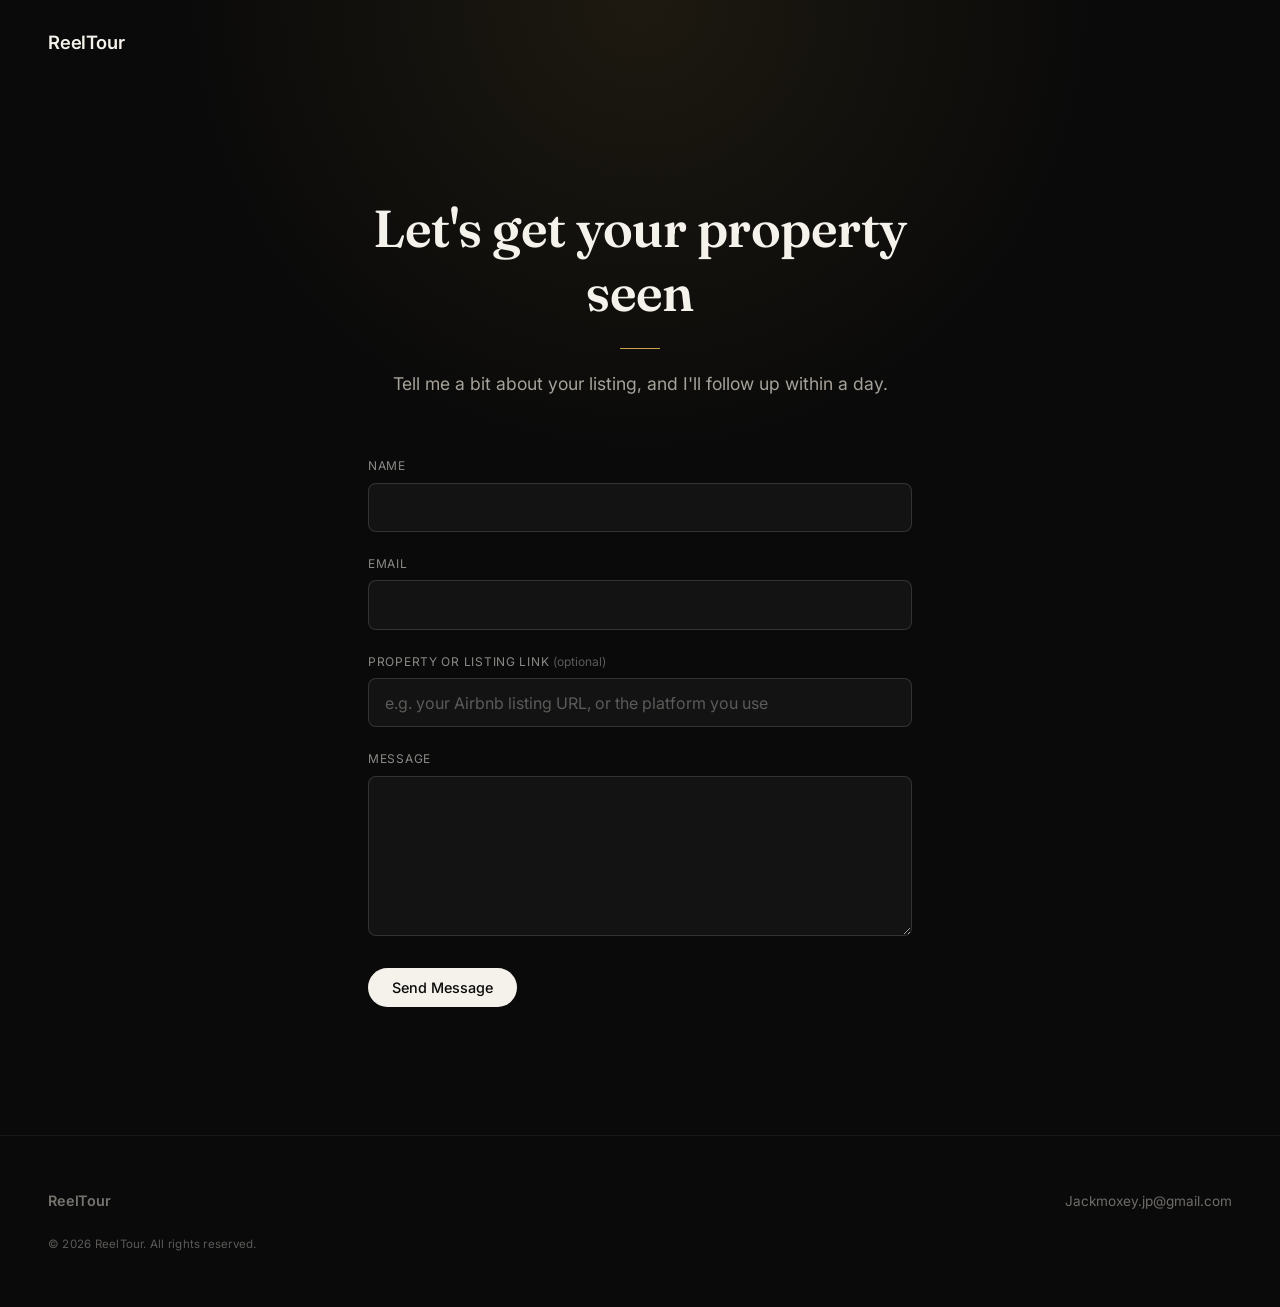
==== contact.html @ b54ad185 "Add files via upload" ====
<!doctype html>
<html lang="en">
<head>
  <meta charset="UTF-8">
  <meta name="viewport" content="width=device-width, initial-scale=1.0">
  <title>Contact — ReelTour</title>
  <meta name="description" content="Get in touch with ReelTour to turn your listing into a cinematic AI-generated video tour.">

  <link rel="preconnect" href="https://fonts.googleapis.com">
  <link rel="preconnect" href="https://fonts.gstatic.com" crossorigin>
  <link href="https://fonts.googleapis.com/css2?family=Fraunces:opsz,wght@9..144,400;9..144,600;9..144,900&family=Inter:wght@400;500;600&display=swap" rel="stylesheet">

  <link rel="stylesheet" href="css/styles.css">
</head>
<body>

  <a class="skip-link" href="#main">Skip to content</a>

  <!--
    Same nav as index.html, minus the CTA pill — this page is the CTA's
    destination, so a second "Get in Touch" button here would just point
    at itself. The logo links back to the homepage instead of "#top".
  -->
  <header class="nav" id="siteNav">
    <div class="nav__inner">
      <a class="nav__logo" href="index.html">ReelTour</a>
    </div>
  </header>

  <main id="main">
    <section class="contact">
      <div class="contact__intro">
        <h1 class="section-heading">Let's get your property seen</h1>
        <span class="section-rule" aria-hidden="true"></span>
        <p class="section-lede">Tell me a bit about your listing, and I'll follow up within a day.</p>
      </div>

      <form class="contact-form" id="contactForm" action="https://formspree.io/f/xdeodanq" method="POST">
        <div class="contact-form__field">
          <label class="contact-form__label" for="name">Name</label>
          <input class="contact-form__input" type="text" id="name" name="name" autocomplete="name" required>
        </div>

        <div class="contact-form__field">
          <label class="contact-form__label" for="email">Email</label>
          <input class="contact-form__input" type="email" id="email" name="email" autocomplete="email" required>
        </div>

        <div class="contact-form__field">
          <label class="contact-form__label" for="listing">
            Property or listing link <span class="contact-form__optional">(optional)</span>
          </label>
          <input
            class="contact-form__input"
            type="text"
            id="listing"
            name="listing"
            autocomplete="url"
            placeholder="e.g. your Airbnb listing URL, or the platform you use"
          >
        </div>

        <div class="contact-form__field">
          <label class="contact-form__label" for="message">Message</label>
          <textarea class="contact-form__input contact-form__input--textarea" id="message" name="message" required></textarea>
        </div>

        <div class="contact-form__submit-row">
          <button class="nav__cta contact-form__submit" type="submit">Send Message</button>
          <p class="contact-form__error" id="contactFormError" role="alert" hidden>
            Something went wrong — please try again, or email me directly at
            <a href="mailto:Jackmoxey.jp@gmail.com">Jackmoxey.jp@gmail.com</a>.
          </p>
        </div>
      </form>

      <div class="contact-form__success" id="contactFormSuccess" role="status" hidden>
        <h2 class="contact-form__success-heading">Message sent.</h2>
        <p class="contact-form__success-text">Thanks — I'll be in touch within 24 hours.</p>
      </div>
    </section>
  </main>

  <footer class="site-footer">
    <div class="site-footer__row">
      <span class="site-footer__brand">ReelTour</span>
      <a class="site-footer__link" href="mailto:Jackmoxey.jp@gmail.com">Jackmoxey.jp@gmail.com</a>
    </div>
    <p class="site-footer__copyright">© 2026 ReelTour. All rights reserved.</p>
  </footer>

  <script src="js/main.js"></script>
</body>
</html>
---- css/styles.css ----
/* ========================================================================
   ReelTour — tokens
   ======================================================================== */

:root {
  --color-bg: #0a0a0a;
  --color-nav-scrolled: rgba(10, 10, 10, 0.82);
  --color-text-primary: #f5f2eb;
  --color-text-secondary: #a6a29a;
  --color-accent: #c9a24b;
  --color-accent-light: #e0c275;
  --color-border: rgba(245, 242, 235, 0.1);
  --color-error: #e2836b;

  --font-display: "Fraunces", "Iowan Old Style", serif;
  --font-body: "Inter", -apple-system, BlinkMacSystemFont, "Segoe UI", sans-serif;

  --nav-height: 84px;
  --ease: cubic-bezier(0.16, 0.84, 0.44, 1);
}

/* ========================================================================
   Reset / base
   ======================================================================== */

*,
*::before,
*::after {
  box-sizing: border-box;
}

html {
  scroll-behavior: smooth;
}

body {
  margin: 0;
  background: var(--color-bg);
  color: var(--color-text-primary);
  font-family: var(--font-body);
  -webkit-font-smoothing: antialiased;
  -moz-osx-font-smoothing: grayscale;
}

img,
video {
  max-width: 100%;
  display: block;
}

button {
  font: inherit;
}

.skip-link {
  position: absolute;
  left: -999px;
  top: 0;
  background: var(--color-text-primary);
  color: var(--color-bg);
  padding: 0.75rem 1.25rem;
  border-radius: 4px;
  z-index: 1000;
  text-decoration: none;
  font-weight: 500;
}

.skip-link:focus {
  left: 1rem;
  top: 1rem;
}

.visually-hidden {
  position: absolute;
  width: 1px;
  height: 1px;
  padding: 0;
  margin: -1px;
  overflow: hidden;
  clip: rect(0, 0, 0, 0);
  white-space: nowrap;
  border: 0;
}

/* ========================================================================
   Nav
   ======================================================================== */

.nav {
  position: fixed;
  top: 0;
  left: 0;
  right: 0;
  z-index: 100;
  height: var(--nav-height);
  display: flex;
  align-items: center;
  background-color: transparent;
  border-bottom: 1px solid transparent;
  transition:
    background-color 0.4s var(--ease),
    border-color 0.4s var(--ease);
}

.nav.is-scrolled {
  background-color: var(--color-nav-scrolled);
  backdrop-filter: blur(14px);
  -webkit-backdrop-filter: blur(14px);
  border-bottom-color: var(--color-border);
}

.nav__inner {
  width: 100%;
  max-width: 1400px;
  margin: 0 auto;
  padding: 0 clamp(1.25rem, 4vw, 3rem);
  display: flex;
  align-items: center;
  justify-content: space-between;
}

.nav__logo {
  font-family: var(--font-body);
  font-weight: 600;
  font-size: 1.15rem;
  letter-spacing: -0.01em;
  color: var(--color-text-primary);
  text-decoration: none;
}

.nav__logo:focus-visible,
.nav__cta:focus-visible,
.hero__scroll:focus-visible {
  outline: 2px solid var(--color-accent);
  outline-offset: 4px;
  border-radius: 4px;
}

.nav__cta {
  display: inline-flex;
  align-items: center;
  justify-content: center;
  padding: 0.7rem 1.5rem;
  background-color: var(--color-text-primary);
  color: var(--color-bg);
  font-size: 0.9rem;
  font-weight: 500;
  text-decoration: none;
  border: none;
  border-radius: 999px;
  cursor: pointer;
  transition:
    background-color 0.3s var(--ease),
    transform 0.3s var(--ease),
    opacity 0.3s var(--ease);
}

/* So this class also works cleanly on a <button> (the contact form's
   submit uses it too, for an identical pill regardless of element). */
.nav__cta:disabled {
  opacity: 0.55;
  cursor: not-allowed;
}

.nav__cta:hover {
  background-color: var(--color-accent);
  transform: translateY(-1px);
}

/* ========================================================================
   Hero
   ======================================================================== */

.hero {
  position: relative;
  height: 100vh;
  height: 100dvh;
  min-height: 520px;
  display: flex;
  align-items: center;
  justify-content: center;
  overflow: hidden;
  isolation: isolate;
}

/* --- background media stack --- */

.hero__media {
  position: absolute;
  inset: 0;
  z-index: 0;
  animation: hero-kenburns 26s var(--ease) infinite alternate;
}

.hero__placeholder {
  position: absolute;
  /* Oversized relative to its box so the drift transform below never
     exposes an edge — and, unlike an animated background-position, a
     transform doesn't recompute against the container on every resize
     frame, so this stays smooth while the window is being dragged. */
  inset: -10%;
  background-color: #0a0a0a;
  background-image:
    radial-gradient(circle at 30% 20%, #241f16 0%, #0a0a0a 55%),
    linear-gradient(135deg, #17130d, #0a0a0a 60%);
  background-repeat: no-repeat;
  background-size: cover;
  animation: hero-drift 22s ease-in-out infinite alternate;
}

.hero__video {
  position: absolute;
  inset: 0;
  width: 100%;
  height: 100%;
  object-fit: cover;
  opacity: 0;
  transition: opacity 1.2s ease;
}

/* Revealed by js/main.js once the video actually has a source and is
   playing — until then the animated placeholder above stays visible. */
.hero__video.is-ready {
  opacity: 1;
}

.hero__overlay {
  position: absolute;
  inset: 0;
  background:
    linear-gradient(
      180deg,
      rgba(0, 0, 0, 0.72) 0%,
      rgba(0, 0, 0, 0.4) 28%,
      rgba(0, 0, 0, 0.48) 62%,
      rgba(0, 0, 0, 0.85) 100%
    ),
    radial-gradient(ellipse at center, rgba(0, 0, 0, 0) 35%, rgba(0, 0, 0, 0.45) 100%);
}

@keyframes hero-kenburns {
  from {
    transform: scale(1);
  }
  to {
    transform: scale(1.06);
  }
}

@keyframes hero-drift {
  from {
    transform: translate3d(0, 0, 0) scale(1);
  }
  to {
    transform: translate3d(-3%, -2%, 0) scale(1.05);
  }
}

.hero__media-tag {
  position: absolute;
  left: clamp(1.25rem, 4vw, 3rem);
  bottom: 1.5rem;
  z-index: 2;
  font-size: 0.68rem;
  letter-spacing: 0.08em;
  text-transform: uppercase;
  color: rgba(245, 242, 235, 0.45);
  border: 1px solid rgba(245, 242, 235, 0.18);
  padding: 0.35rem 0.65rem;
  border-radius: 4px;
  pointer-events: none;
}

/* --- content --- */

.hero__content {
  position: relative;
  z-index: 2;
  text-align: center;
  padding: 0 1.5rem;
  max-width: 900px;
  display: flex;
  flex-direction: column;
  align-items: center;
}

.hero__headline {
  margin: 0;
  font-family: var(--font-display);
  font-weight: 900;
  font-size: clamp(2.6rem, 6.4vw, 5.75rem);
  line-height: 1.06;
  letter-spacing: -0.015em;
  color: var(--color-text-primary);
  opacity: 0;
  transform: translateY(14px);
  animation: hero-fadeup 0.9s 0.15s var(--ease) forwards;
}

.hero__rule {
  width: 0;
  height: 1px;
  background: var(--color-accent);
  margin: 1.75rem 0 1.5rem;
  animation: hero-drawrule 1.1s 0.55s var(--ease) forwards;
}

.hero__subhead {
  margin: 0;
  font-weight: 400;
  font-size: clamp(1rem, 1.5vw, 1.2rem);
  color: var(--color-text-secondary);
  max-width: 32ch;
  opacity: 0;
  animation: hero-fadeup 0.8s 0.85s var(--ease) forwards;
}

@keyframes hero-fadeup {
  from {
    opacity: 0;
    transform: translateY(14px);
  }
  to {
    opacity: 1;
    transform: translateY(0);
  }
}

@keyframes hero-drawrule {
  to {
    width: 64px;
  }
}

/* --- scroll indicator --- */

.hero__scroll {
  position: absolute;
  left: 50%;
  bottom: 2rem;
  transform: translateX(-50%);
  z-index: 2;
  background: none;
  border: none;
  color: rgba(245, 242, 235, 0.55);
  cursor: pointer;
  padding: 0.5rem;
  display: flex;
  opacity: 0;
  animation:
    hero-fadein 1s 1.2s var(--ease) forwards,
    hero-bob 2.2s 1.2s ease-in-out infinite;
}

.hero__scroll:hover {
  color: var(--color-accent);
}

@keyframes hero-bob {
  0%,
  100% {
    transform: translateX(-50%) translateY(0);
  }
  50% {
    transform: translateX(-50%) translateY(6px);
  }
}

@keyframes hero-fadein {
  to {
    opacity: 1;
  }
}

/* ========================================================================
   Case studies
   ======================================================================== */

.case-studies {
  position: relative;
  z-index: 1;
  background: var(--color-bg);
  padding: clamp(5rem, 10vw, 8rem) 0 clamp(3rem, 6vw, 5rem);
}

.case-studies__intro {
  max-width: 640px;
  margin: 0 auto clamp(3rem, 7vw, 5.5rem);
  padding: 0 clamp(1.25rem, 4vw, 3rem);
  text-align: center;
}

/* Shared "section intro" typography — heading + small gold rule (+
   optional lede) — reused by every major section below the hero so the
   page reads as one system rather than one-off headings per section. */
.section-heading {
  margin: 0;
  font-family: var(--font-display);
  font-weight: 600;
  font-size: clamp(2rem, 4.2vw, 3.25rem);
  letter-spacing: -0.01em;
  color: var(--color-text-primary);
}

.section-rule {
  display: block;
  width: 40px;
  height: 1px;
  background: var(--color-accent);
  margin: 1.5rem auto;
}

.section-lede {
  margin: 0;
  font-size: clamp(0.98rem, 1.4vw, 1.1rem);
  color: var(--color-text-secondary);
}

.case-studies__list {
  /* Plain block stacking — the entries are already block-level <article>s.
     (A flex column here previously fought with each entry's own
     `margin: 0 auto` centering: explicit auto margins on a flex child
     suppress stretch, so entries shrank to fit-content instead of filling
     the row, which badly skewed the grid column math at wide viewports.) */
  display: block;
}

/* --- individual entry --- */

.case-study {
  display: grid;
  grid-template-columns: minmax(240px, 32%) 1fr;
  grid-template-rows: auto 1fr;
  column-gap: clamp(2rem, 5vw, 4.5rem);
  row-gap: 1.75rem;
  align-items: center;
  max-width: 1400px;
  margin: 0 auto;
  padding: clamp(3rem, 7vw, 5.5rem) clamp(1.25rem, 4vw, 3rem);
}

.case-study:not(:first-child) {
  border-top: 1px solid rgba(245, 242, 235, 0.06);
}

.case-study__header {
  grid-column: 1;
  grid-row: 1;
}

.case-study__details {
  grid-column: 1;
  grid-row: 2;
}

.case-study__media {
  grid-column: 2;
  grid-row: 1 / 3;
}

/* even entries mirror the layout so it doesn't read as one repeated block */
.case-study:nth-child(even) {
  grid-template-columns: 1fr minmax(240px, 32%);
}

.case-study:nth-child(even) .case-study__media {
  grid-column: 1;
}

.case-study:nth-child(even) .case-study__header,
.case-study:nth-child(even) .case-study__details {
  grid-column: 2;
}

/* scroll-reveal — see js/main.js; content stays visible without JS */
.js .case-study {
  opacity: 0;
  transform: translateY(28px);
  transition:
    opacity 0.9s var(--ease),
    transform 0.9s var(--ease);
}

.js .case-study.is-visible {
  opacity: 1;
  transform: none;
}

.case-study__name {
  margin: 0;
  font-family: var(--font-display);
  font-weight: 600;
  font-size: clamp(1.5rem, 2.4vw, 2rem);
  line-height: 1.2;
  color: var(--color-text-primary);
}

.case-study__location {
  color: var(--color-text-secondary);
  font-weight: 400;
}

/* --- media / video frame --- */

.case-study__video-frame {
  position: relative;
  overflow: hidden;
  aspect-ratio: 16 / 10;
  border: 1px solid rgba(245, 242, 235, 0.1);
}

.case-study__video-placeholder {
  position: absolute;
  inset: -10%;
  background-color: #0a0a0a;
  background-image:
    radial-gradient(circle at 65% 30%, #241f16 0%, #0a0a0a 60%),
    linear-gradient(135deg, #17130d, #0a0a0a 65%);
  background-repeat: no-repeat;
  background-size: cover;
  animation: hero-drift 24s ease-in-out infinite alternate;
}

.case-study__video {
  position: absolute;
  inset: 0;
  width: 100%;
  height: 100%;
  object-fit: cover;
  opacity: 0;
  transition: opacity 1.2s ease;
}

.case-study__video.is-ready {
  opacity: 1;
}

.case-study__media-tag {
  position: absolute;
  left: 1rem;
  bottom: 1rem;
  z-index: 2;
  font-size: 0.65rem;
  letter-spacing: 0.08em;
  text-transform: uppercase;
  color: rgba(245, 242, 235, 0.5);
  border: 1px solid rgba(245, 242, 235, 0.18);
  padding: 0.3rem 0.6rem;
  border-radius: 4px;
  pointer-events: none;
}

/* --- before photos + result --- */

.case-study__before-label {
  display: block;
  font-size: 0.68rem;
  letter-spacing: 0.08em;
  text-transform: uppercase;
  color: rgba(245, 242, 235, 0.45);
  margin-bottom: 0.75rem;
}

.case-study__before-photos {
  display: flex;
  gap: 0.5rem;
  margin-bottom: 1.5rem;
}

.case-study__photo {
  display: block;
  width: 25%;
  max-width: 92px;
  aspect-ratio: 3 / 4;
  /* Crop to fill the box instead of stretching — matters once this is a
     real <img> rather than the empty placeholder div (which this
     background is still the fallback for, e.g. while an image loads). */
  object-fit: cover;
  object-position: center;
  background: linear-gradient(155deg, #1c1a16 0%, #0e0d0b 100%);
  border: 1px solid rgba(245, 242, 235, 0.08);
}

.case-study__result {
  margin: 0;
  font-family: var(--font-display);
  font-style: italic;
  font-weight: 400;
  font-size: clamp(0.98rem, 1.3vw, 1.1rem);
  line-height: 1.5;
  color: var(--color-text-secondary);
  max-width: 42ch;
}

/* ========================================================================
   Platforms marquee
   ======================================================================== */

.platforms {
  border-top: 1px solid rgba(245, 242, 235, 0.06);
  padding: clamp(3rem, 6vw, 4.5rem) 0;
}

.platforms__label {
  margin: 0 0 clamp(2rem, 4vw, 2.75rem);
  padding: 0 clamp(1.25rem, 4vw, 3rem);
  text-align: center;
  font-size: 0.72rem;
  letter-spacing: 0.08em;
  text-transform: uppercase;
  color: rgba(245, 242, 235, 0.45);
}

.platforms__marquee {
  position: relative;
  overflow: hidden;
  /* Fade the row into the edges instead of a hard cut. */
  -webkit-mask-image: linear-gradient(
    90deg,
    transparent 0,
    #000 8%,
    #000 92%,
    transparent 100%
  );
  mask-image: linear-gradient(
    90deg,
    transparent 0,
    #000 8%,
    #000 92%,
    transparent 100%
  );
}

.platforms__track {
  display: flex;
  width: max-content;
  animation-name: platforms-scroll;
  /* Fallback for no-JS: js/main.js overrides this with a value computed
     from the actual content width, so speed stays constant regardless
     of viewport size or how many repeats it ends up cloning in. */
  animation-duration: 40s;
  animation-timing-function: linear;
  animation-iteration-count: infinite;
  will-change: transform;
}

.platforms__marquee:hover .platforms__track {
  animation-play-state: paused;
}

.platforms__group {
  display: flex;
  align-items: center;
  flex-shrink: 0;
  gap: clamp(3rem, 7vw, 6rem);
  /* Trailing gap matches the item gap, so the two groups (placed with no
     gap of their own between them) read as one continuous, evenly-spaced
     sequence — that's what lets translateX(-50%) below loop with no seam. */
  padding-right: clamp(3rem, 7vw, 6rem);
}

.platforms__item {
  font-weight: 500;
  font-size: clamp(1.05rem, 2vw, 1.35rem);
  color: var(--color-text-secondary);
  opacity: 0.55;
  white-space: nowrap;
}

@keyframes platforms-scroll {
  from {
    transform: translateX(0);
  }
  to {
    transform: translateX(-50%);
  }
}

/* ========================================================================
   How it works
   ======================================================================== */

.how-it-works {
  border-top: 1px solid rgba(245, 242, 235, 0.06);
  padding: clamp(5rem, 10vw, 8rem) 0;
}

.how-it-works__intro {
  max-width: 640px;
  margin: 0 auto clamp(4rem, 8vw, 6rem);
  padding: 0 clamp(1.25rem, 4vw, 3rem);
  text-align: center;
}

.how-it-works__steps-wrap {
  position: relative;
  max-width: 1400px;
  margin: 0 auto;
  padding: 0 clamp(1.25rem, 4vw, 3rem);
}

/* A quiet line threading through the three step numbers, reinforcing
   that this is one simple sequence rather than three separate ideas. */
.how-it-works__thread {
  position: absolute;
  top: 1.9rem;
  left: calc(16.6667% + clamp(1.25rem, 4vw, 3rem) * 0.6667);
  right: calc(16.6667% + clamp(1.25rem, 4vw, 3rem) * 0.6667);
  height: 1px;
  background: rgba(245, 242, 235, 0.1);
}

.how-it-works__steps {
  position: relative;
  z-index: 1;
  list-style: none;
  margin: 0;
  padding: 0;
  display: grid;
  grid-template-columns: repeat(3, 1fr);
  gap: clamp(2.5rem, 6vw, 4rem);

  /* Content fades up together once the section scrolls into view — see
     js/main.js. Stays visible with no JS, same pattern as case studies. */
  opacity: 1;
  transform: none;
}

.js .how-it-works__steps {
  opacity: 0;
  transform: translateY(24px);
  transition:
    opacity 0.9s var(--ease),
    transform 0.9s var(--ease);
}

.js .how-it-works__steps.is-visible {
  opacity: 1;
  transform: none;
}

.step {
  text-align: left;
}

.step__number {
  display: block;
  font-family: var(--font-display);
  font-style: italic;
  font-weight: 400;
  font-size: clamp(3rem, 6vw, 4.5rem);
  line-height: 1;
  color: rgba(245, 242, 235, 0.22);
  margin: 0 0 1.5rem;
  background: var(--color-bg);
  /* Sits on the thread without a visible seam through the digits. */
  width: fit-content;
  padding-right: 0.5rem;
}

.step__title {
  margin: 0 0 0.75rem;
  font-family: var(--font-display);
  font-weight: 600;
  font-size: clamp(1.25rem, 2vw, 1.5rem);
  line-height: 1.25;
  color: var(--color-text-primary);
}

.step__description {
  margin: 0;
  font-size: clamp(0.95rem, 1.2vw, 1.05rem);
  line-height: 1.6;
  color: var(--color-text-secondary);
  max-width: 34ch;
}

/* ========================================================================
   Final CTA
   ======================================================================== */

.cta-final {
  border-top: 1px solid rgba(245, 242, 235, 0.06);
  padding: clamp(6rem, 12vw, 10rem) clamp(1.25rem, 4vw, 3rem);
  text-align: center;
}

.cta-final__inner {
  max-width: 560px;
  margin: 0 auto;
}

/* Slightly larger than the standard section heading — this is the page's
   closing, primary conversion moment, so it earns a touch more weight. */
.cta-final .section-heading {
  font-size: clamp(2.25rem, 5vw, 3.75rem);
}

.cta-final .section-rule {
  width: 56px;
}

.cta-final .section-lede {
  margin-bottom: clamp(2.5rem, 5vw, 3.25rem);
}

.js .cta-final__inner {
  opacity: 0;
  transform: translateY(24px);
  transition:
    opacity 0.9s var(--ease),
    transform 0.9s var(--ease);
}

.js .cta-final__inner.is-visible {
  opacity: 1;
  transform: none;
}

/* ========================================================================
   Footer
   ======================================================================== */

.site-footer {
  border-top: 1px solid rgba(245, 242, 235, 0.06);
  padding: clamp(2.5rem, 5vw, 3.5rem) clamp(1.25rem, 4vw, 3rem);
}

.site-footer__row {
  display: flex;
  align-items: center;
  justify-content: space-between;
  flex-wrap: wrap;
  gap: 0.75rem 1.5rem;
  max-width: 1400px;
  margin: 0 auto;
}

.site-footer__brand {
  font-weight: 600;
  font-size: 0.9rem;
  letter-spacing: -0.01em;
  color: var(--color-text-secondary);
  opacity: 0.7;
}

.site-footer__links {
  display: flex;
  align-items: center;
  flex-wrap: wrap;
  gap: 0.5rem 1.5rem;
}

.site-footer__link {
  font-size: 0.85rem;
  color: var(--color-text-secondary);
  opacity: 0.65;
  text-decoration: none;
  transition:
    opacity 0.3s var(--ease),
    color 0.3s var(--ease);
}

.site-footer__link:hover {
  opacity: 1;
  color: var(--color-accent);
}

.site-footer__link:focus-visible {
  outline: 2px solid var(--color-accent);
  outline-offset: 4px;
  border-radius: 4px;
  opacity: 1;
}

.site-footer__copyright {
  margin: clamp(1.25rem, 3vw, 1.75rem) auto 0;
  max-width: 1400px;
  font-size: 0.72rem;
  letter-spacing: 0.02em;
  color: rgba(245, 242, 235, 0.35);
}

/* ========================================================================
   Contact page
   ======================================================================== */

.contact {
  position: relative;
  max-width: 640px;
  margin: 0 auto;
  padding: calc(var(--nav-height) + clamp(4rem, 10vw, 7rem)) clamp(1.25rem, 4vw, 3rem) clamp(6rem, 10vw, 8rem);
}

/* A quiet echo of the hero's warm gradient — ties this page back to the
   same cinematic language without a video, kept static and subtle. */
.contact::before {
  content: "";
  position: absolute;
  top: 0;
  left: 50%;
  transform: translateX(-50%);
  width: 900px;
  max-width: 160%;
  height: 480px;
  background: radial-gradient(circle at 50% 0%, rgba(201, 162, 75, 0.1) 0%, rgba(201, 162, 75, 0) 70%);
  pointer-events: none;
  z-index: 0;
}

.contact__intro,
.contact-form,
.contact-form__success {
  position: relative;
  z-index: 1;
}

.contact__intro {
  text-align: center;
  margin-bottom: clamp(3rem, 6vw, 4rem);
}

.contact-form {
  display: flex;
  flex-direction: column;
  gap: 1.5rem;
  text-align: left;
}

.contact-form__field {
  display: flex;
  flex-direction: column;
  gap: 0.6rem;
}

.contact-form__label {
  font-size: 0.75rem;
  letter-spacing: 0.06em;
  text-transform: uppercase;
  color: rgba(245, 242, 235, 0.55);
}

.contact-form__optional {
  text-transform: none;
  letter-spacing: normal;
  color: rgba(245, 242, 235, 0.35);
}

.contact-form__input {
  width: 100%;
  padding: 0.85rem 1rem;
  background-color: rgba(245, 242, 235, 0.04);
  border: 1px solid rgba(245, 242, 235, 0.14);
  border-radius: 8px;
  color: var(--color-text-primary);
  font-family: var(--font-body);
  font-size: 1rem;
  transition:
    border-color 0.3s var(--ease),
    background-color 0.3s var(--ease),
    box-shadow 0.3s var(--ease);
}

.contact-form__input::placeholder {
  color: rgba(245, 242, 235, 0.32);
}

.contact-form__input:hover {
  border-color: rgba(245, 242, 235, 0.24);
}

.contact-form__input:focus {
  outline: none;
  border-color: var(--color-accent);
  background-color: rgba(245, 242, 235, 0.06);
  box-shadow: 0 0 0 3px rgba(201, 162, 75, 0.18);
}

.contact-form__input--textarea {
  min-height: 160px;
  line-height: 1.6;
  resize: vertical;
}

.contact-form__submit-row {
  margin-top: 0.5rem;
  display: flex;
  flex-direction: column;
  align-items: flex-start;
  gap: 1rem;
}

.contact-form__error {
  margin: 0;
  font-size: 0.9rem;
  color: var(--color-error);
}

.contact-form__error a {
  color: inherit;
}

.contact-form__success {
  text-align: center;
  padding: clamp(1.5rem, 4vw, 2.5rem) 0;
}

.contact-form__success-heading {
  margin: 0 0 0.75rem;
  font-family: var(--font-display);
  font-weight: 600;
  font-size: clamp(1.75rem, 3vw, 2.25rem);
  color: var(--color-text-primary);
}

.contact-form__success-text {
  margin: 0;
  font-size: 1.05rem;
  color: var(--color-text-secondary);
}

/* ========================================================================
   Reduced motion
   ======================================================================== */

@media (prefers-reduced-motion: reduce) {
  html {
    scroll-behavior: auto;
  }

  .hero__media,
  .hero__placeholder {
    animation: none;
  }

  .hero__headline,
  .hero__subhead {
    animation: none;
    opacity: 1;
    transform: none;
  }

  .hero__rule {
    animation: none;
    width: 64px;
  }

  .hero__scroll {
    animation: none;
    opacity: 1;
  }

  .case-study__video-placeholder {
    animation: none;
  }

  .js .case-study {
    opacity: 1;
    transform: none;
    transition: none;
  }

  .platforms__track {
    animation: none;
  }

  .js .how-it-works__steps {
    opacity: 1;
    transform: none;
    transition: none;
  }

  .js .cta-final__inner {
    opacity: 1;
    transform: none;
    transition: none;
  }
}

/* ========================================================================
   Small screens
   ======================================================================== */

@media (max-width: 640px) {
  .hero__media-tag {
    display: none;
  }

  /* Let the headline find its own line breaks on narrow screens instead
     of forcing the two-line split meant for wider viewports. */
  .hero__headline-break {
    display: none;
  }

  .hero__headline {
    font-size: clamp(2rem, 9.5vw, 2.75rem);
  }

  .case-study__before-photos {
    margin-bottom: 1.25rem;
  }

  .site-footer__row {
    flex-direction: column;
    justify-content: center;
    text-align: center;
  }

  .site-footer__copyright {
    text-align: center;
  }
}

@media (max-width: 860px) {
  /* Single column: name → video (the proof) → before photos → result. */
  .case-study,
  .case-study:nth-child(even) {
    display: flex;
    flex-direction: column;
    align-items: stretch;
    gap: 1.5rem;
    padding: clamp(2.75rem, 8vw, 4rem) clamp(1.25rem, 4vw, 3rem);
  }

  .case-study__header {
    order: 1;
  }

  .case-study__media {
    order: 2;
  }

  .case-study__details {
    order: 3;
  }

  /* Stack the steps and swap the horizontal thread for short vertical
     ticks between them — the same "connected sequence" idea, adapted to
     a single column. */
  .how-it-works__thread {
    display: none;
  }

  .how-it-works__steps {
    grid-template-columns: 1fr;
    gap: 2.75rem;
  }

  .step:not(:first-child) {
    position: relative;
    padding-top: 2.75rem;
  }

  .step:not(:first-child)::before {
    content: "";
    position: absolute;
    top: 0;
    left: 0;
    width: 1px;
    height: 1.75rem;
    background: rgba(245, 242, 235, 0.15);
  }
}
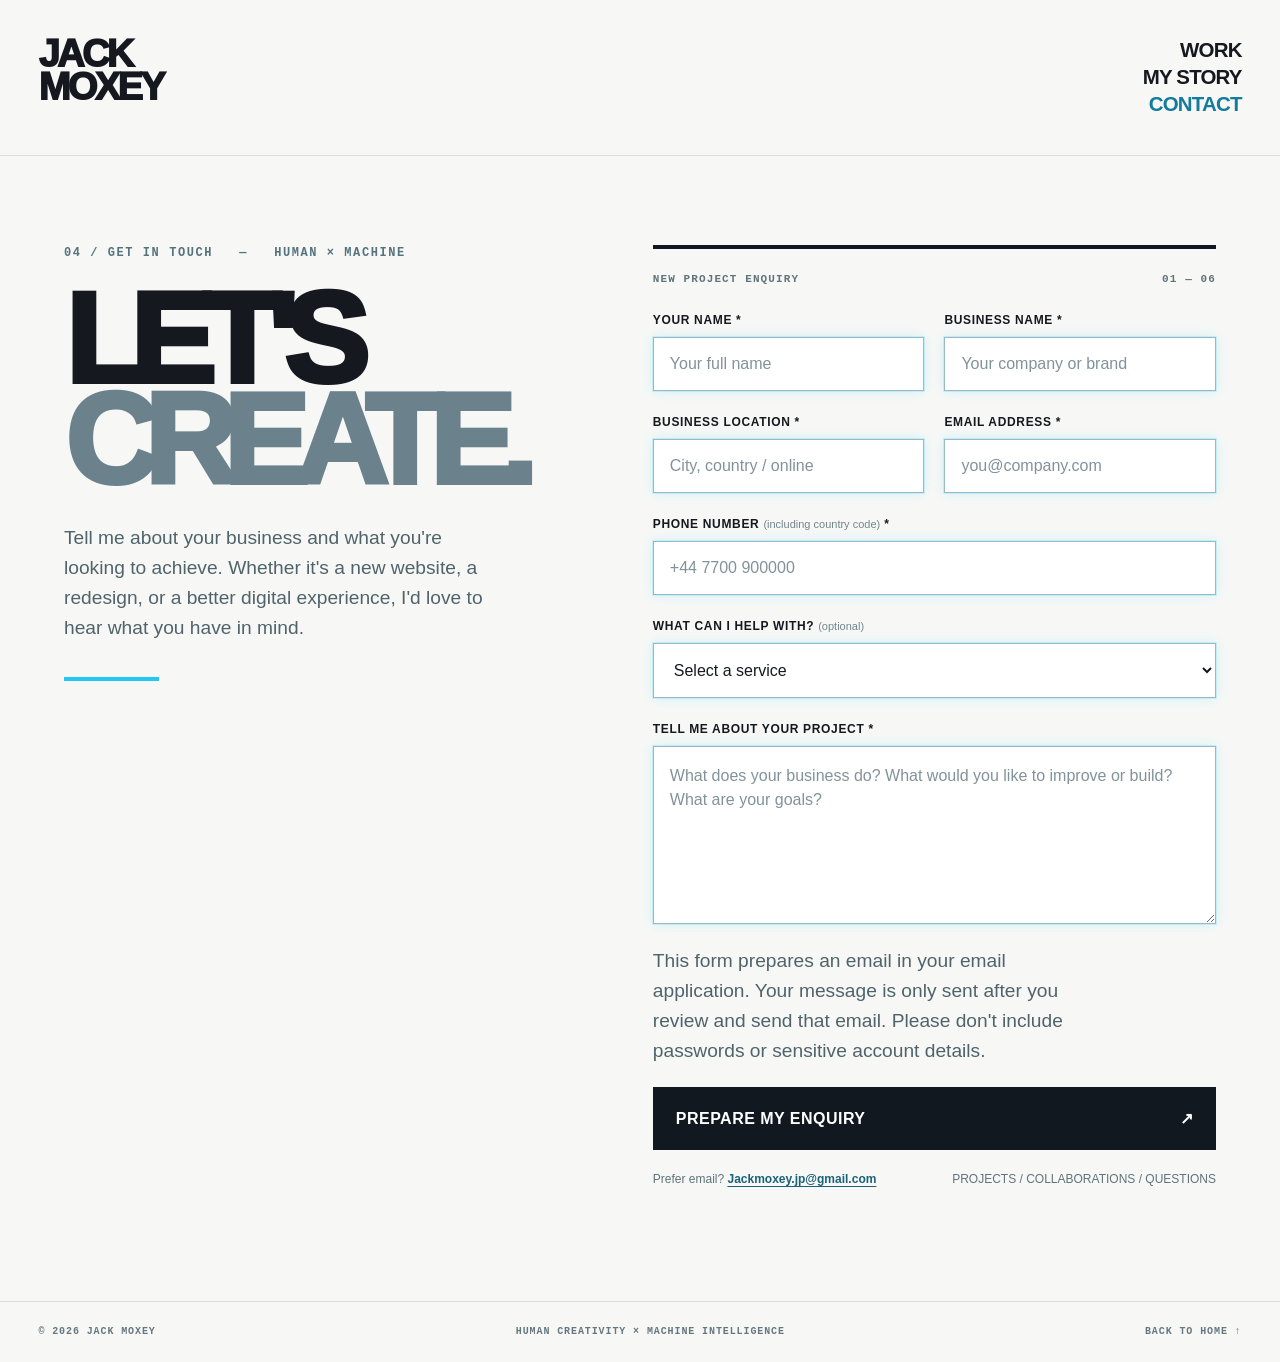
==== commit 67740897: "Add files via upload" ====
--- a/contact.html
+++ b/contact.html
@@ -1,94 +1,75 @@
 <!doctype html>
-<html lang="en">
-<head>
-  <meta charset="UTF-8">
-  <meta name="viewport" content="width=device-width, initial-scale=1.0">
-  <title>Contact — ReelTour</title>
-  <meta name="description" content="Get in touch with ReelTour to turn your listing into a cinematic AI-generated video tour.">
+<html lang="en"><head><meta charset="UTF-8"><meta name="viewport" content="width=device-width,initial-scale=1"><meta name="theme-color" content="#f7f8f6"><meta name="description" content="Get in touch with Jack Moxey about website design, UX/UI, SEO, analytics or a new digital project."><title>Contact Jack Moxey | Web Design & UX Projects</title><link rel="icon" type="image/x-icon" href="favicon.ico"><link rel="icon" type="image/png" sizes="128x128" href="favicon.png"><meta property="og:type" content="website"><meta property="og:title" content="Contact Jack Moxey | Web Design & UX Projects"><meta property="og:description" content="Get in touch with Jack Moxey about website design, UX/UI, SEO, analytics or a new digital project."><meta property="og:image" content="https://jackmoxey.com/assets/og-cover.jpg"><meta property="og:image:width" content="1200"><meta property="og:image:height" content="630"><meta name="twitter:card" content="summary_large_image">
+<style>
+:root{--paper:#f7f8f6;--ink:#15191f;--machine:#111820;--cyan:#22c7f2;--mist:#dceff4}*{box-sizing:border-box}html{scroll-behavior:smooth}body{margin:0;background:var(--paper);color:var(--ink);font-family:Arial,Helvetica,sans-serif}a{color:inherit;text-decoration:none}button,input,textarea,select{font:inherit}button{cursor:pointer}::selection{background:var(--cyan);color:var(--machine)}
+.site-nav{display:flex;align-items:flex-start;justify-content:space-between;gap:20px;padding:clamp(20px,3vw,48px);border-bottom:1px solid #d9e0e2}.brand{font-size:clamp(27px,3vw,49px);font-weight:950;letter-spacing:-.075em;line-height:.84}.links{display:flex;align-items:flex-end;flex-direction:column;gap:3px}.links a{font-weight:900;letter-spacing:-.04em;font-size:clamp(14px,1.6vw,22px)}.links a:hover,.links a[aria-current=page]{color:#137b9b}
+main{max-width:1480px;margin:auto;padding:clamp(48px,7vw,110px) clamp(20px,5vw,75px) 115px}.eyebrow{font:700 12px/1.4 monospace;letter-spacing:.13em;color:#55727d}.intro{display:grid;grid-template-columns:minmax(0,1fr) minmax(0,1.1fr);gap:clamp(40px,6vw,115px);align-items:start}.intro h1{font-size:clamp(70px,10vw,160px);font-weight:950;letter-spacing:-.105em;line-height:.79;margin:27px 0 32px}.intro h1 span{color:#6b828d}.intro p{max-width:430px;color:#50636b;font-size:clamp(16px,1.5vw,21px);line-height:1.55}.accent-line{height:4px;width:95px;background:var(--cyan);margin-top:35px}.form-wrap{border-top:4px solid var(--machine);padding-top:24px}.form-top{display:flex;justify-content:space-between;gap:20px;align-items:center;margin-bottom:28px;font:700 11px monospace;letter-spacing:.1em;color:#61747b}.form-grid{display:grid;grid-template-columns:1fr 1fr;gap:24px 20px}.field{display:flex;flex-direction:column;gap:10px}.field.full{grid-column:1/-1}label{font-size:12px;font-weight:900;letter-spacing:.055em;text-transform:uppercase}.optional{font-size:11px;font-weight:400;color:#72858c;text-transform:none;letter-spacing:0}input,textarea,select{width:100%;background:#fff;border:1px solid #bdcbd0;border-radius:0;padding:17px 16px;color:var(--ink);outline:none;transition:border-color .2s,box-shadow .2s}input:focus,textarea:focus,select:focus{border-color:#168eaf;box-shadow:0 0 0 3px #22c7f229}input::placeholder,textarea::placeholder{color:#82929a}textarea{min-height:178px;resize:vertical;line-height:1.5}select{appearance:auto}.note{font-size:12px;line-height:1.6;color:#60737b;margin:22px 0}.submit{width:100%;display:flex;justify-content:space-between;align-items:center;border:0;background:var(--machine);color:#fff;font-size:16px;font-weight:900;letter-spacing:.03em;padding:22px 23px;transition:background .2s}.submit:hover{background:#0e7595}.submit:focus-visible{outline:3px solid var(--cyan);outline-offset:3px}.below{display:flex;justify-content:space-between;align-items:center;gap:18px;flex-wrap:wrap;margin-top:22px;font-size:12px;color:#60737b}.below a{font-weight:800;color:#1b6178;text-decoration:underline;text-underline-offset:3px}.footer{padding:24px clamp(20px,3vw,48px);border-top:1px solid #d9e0e2;display:flex;justify-content:space-between;gap:16px;flex-wrap:wrap;font:700 10px monospace;letter-spacing:.09em;color:#667780}
+@media(max-width:860px){.intro{grid-template-columns:1fr}.intro h1{font-size:clamp(75px,13vw,125px)}.intro p{max-width:700px}.form-wrap{max-width:720px}}@media(max-width:530px){.form-grid{grid-template-columns:1fr}.field.full{grid-column:1}.intro h1{font-size:clamp(68px,16vw,100px)}main{padding-bottom:75px}.site-nav{gap:8px}}
+@media(prefers-reduced-motion:reduce){*,*::before,*::after{scroll-behavior:auto!important;transition:none!important}}
 
-  <link rel="preconnect" href="https://fonts.googleapis.com">
-  <link rel="preconnect" href="https://fonts.gstatic.com" crossorigin>
-  <link href="https://fonts.googleapis.com/css2?family=Fraunces:opsz,wght@9..144,400;9..144,600;9..144,900&family=Inter:wght@400;500;600&display=swap" rel="stylesheet">
+/* V9 contact atmosphere: the same ambient binary vocabulary as the homepage */
+#contactBinary{position:fixed;inset:0;width:100%;height:100%;z-index:0;pointer-events:none;opacity:.8}
+.site-nav,main,.footer{position:relative;z-index:1}
+input,textarea,select{position:relative;border:1px solid #98b9c7;box-shadow:0 0 0 1px rgba(34,199,242,.18),0 0 12px rgba(34,199,242,.18);animation:fieldPulse 3.8s ease-in-out infinite;will-change:box-shadow}
+.field:nth-child(2n) input,.field:nth-child(2n) select,.field:nth-child(2n) textarea{animation-delay:-1.8s}
+input:hover,textarea:hover,select:hover{border-color:#22c7f2}
+input:focus,textarea:focus,select:focus{animation:none;border-color:#11b9ef;box-shadow:0 0 0 2px rgba(34,199,242,.3),0 0 23px rgba(34,199,242,.53),0 0 45px rgba(34,199,242,.18)}
+@keyframes fieldPulse{
+ 0%,100%{box-shadow:0 0 0 1px rgba(34,199,242,.18),0 0 10px rgba(34,199,242,.13),0 0 22px rgba(34,199,242,.06)}
+ 50%{box-shadow:0 0 0 1px rgba(34,199,242,.48),0 0 19px rgba(34,199,242,.34),0 0 34px rgba(34,199,242,.13)}
+}
+@media(prefers-reduced-motion:reduce){input,textarea,select{animation:none!important}}
+</style><link rel="canonical" href="https://jackmoxey.com/contact.html"><meta property="og:url" content="https://jackmoxey.com/contact.html"></head><body><canvas id="contactBinary" aria-hidden="true"></canvas>
+<header class="site-nav"><a class="brand" href="index.html#home" aria-label="Jack Moxey, homepage">JACK<br>MOXEY</a><nav class="links" aria-label="Main navigation"><a href="index.html#work">WORK</a><a href="index.html#story">MY STORY</a><a href="contact.html" aria-current="page">CONTACT</a></nav></header>
+<main><div class="intro"><section><div class="eyebrow">04 / GET IN TOUCH &nbsp; — &nbsp; HUMAN × MACHINE</div><h1>LET'S<br><span>CREATE.</span></h1><p>Tell me about your business and what you're looking to achieve. Whether it's a new website, a redesign, or a better digital experience, I'd love to hear what you have in mind.</p><div class="accent-line"></div></section>
+<section class="form-wrap" aria-labelledby="formTitle"><div class="form-top"><span id="formTitle">NEW PROJECT ENQUIRY</span><span>01 — 06</span></div><form id="projectForm" action="mailto:Jackmoxey.jp@gmail.com" method="post" enctype="text/plain"><div class="form-grid">
+<div class="field"><label for="clientName">Your name *</label><input id="clientName" name="name" autocomplete="name" placeholder="Your full name" required maxlength="120"></div>
+<div class="field"><label for="businessName">Business name *</label><input id="businessName" name="business" autocomplete="organization" placeholder="Your company or brand" required maxlength="150"></div>
+<div class="field"><label for="businessLocation">Business location *</label><input id="businessLocation" name="location" placeholder="City, country / online" required maxlength="160"></div>
+<div class="field"><label for="clientEmail">Email address *</label><input id="clientEmail" name="email" type="email" autocomplete="email" placeholder="you@company.com" required maxlength="200"></div>
+<div class="field full"><label for="clientPhone">Phone number <span class="optional">(including country code)</span> *</label><input id="clientPhone" name="phone" type="tel" autocomplete="tel" placeholder="+44 7700 900000" required maxlength="40"></div>
+<div class="field full"><label for="projectService">What can I help with? <span class="optional">(optional)</span></label><select id="projectService" name="service"><option value="Not specified">Select a service</option><option>New website design &amp; development</option><option>Website redesign</option><option>UX / UI design</option><option>SEO &amp; website improvements</option><option>Analytics &amp; conversion tracking</option><option>Something else / not sure yet</option></select></div>
+<div class="field full"><label for="projectMessage">Tell me about your project *</label><textarea id="projectMessage" name="message" placeholder="What does your business do? What would you like to improve or build? What are your goals?" required minlength="15" maxlength="5000"></textarea></div>
+</div><p class="note">This form prepares an email in your email application. Your message is only sent after you review and send that email. Please don't include passwords or sensitive account details.</p><button class="submit" type="submit"><span>PREPARE MY ENQUIRY</span><span aria-hidden="true">↗</span></button></form><div class="below"><span>Prefer email? <a href="mailto:Jackmoxey.jp@gmail.com?subject=Project%20enquiry">Jackmoxey.jp@gmail.com</a></span><span>PROJECTS / COLLABORATIONS / QUESTIONS</span></div></section></div></main>
+<footer class="footer"><span>© <span id="year"></span> JACK MOXEY</span><span>HUMAN CREATIVITY × MACHINE INTELLIGENCE</span><a href="index.html#home">BACK TO HOME ↑</a></footer>
+<script>document.getElementById('year').textContent=new Date().getFullYear();document.getElementById('projectForm').addEventListener('submit',function(e){e.preventDefault();if(!this.reportValidity())return;const get=id=>document.getElementById(id).value.trim();const subject='New project enquiry — '+get('businessName');const body=['Name: '+get('clientName'),'Business: '+get('businessName'),'Business location: '+get('businessLocation'),'Email: '+get('clientEmail'),'Phone: '+get('clientPhone'),'Service: '+get('projectService'),'','Project details:',''+get('projectMessage')].join('\n');window.location.href='mailto:Jackmoxey.jp@gmail.com?subject='+encodeURIComponent(subject)+'&body='+encodeURIComponent(body)});</script>
 
-  <link rel="stylesheet" href="css/styles.css">
-</head>
-<body>
-
-  <a class="skip-link" href="#main">Skip to content</a>
-
-  <!--
-    Same nav as index.html, minus the CTA pill — this page is the CTA's
-    destination, so a second "Get in Touch" button here would just point
-    at itself. The logo links back to the homepage instead of "#top".
-  -->
-  <header class="nav" id="siteNav">
-    <div class="nav__inner">
-      <a class="nav__logo" href="index.html">ReelTour</a>
-    </div>
-  </header>
-
-  <main id="main">
-    <section class="contact">
-      <div class="contact__intro">
-        <h1 class="section-heading">Let's get your property seen</h1>
-        <span class="section-rule" aria-hidden="true"></span>
-        <p class="section-lede">Tell me a bit about your listing, and I'll follow up within a day.</p>
-      </div>
-
-      <form class="contact-form" id="contactForm" action="https://formspree.io/f/xdeodanq" method="POST">
-        <div class="contact-form__field">
-          <label class="contact-form__label" for="name">Name</label>
-          <input class="contact-form__input" type="text" id="name" name="name" autocomplete="name" required>
-        </div>
-
-        <div class="contact-form__field">
-          <label class="contact-form__label" for="email">Email</label>
-          <input class="contact-form__input" type="email" id="email" name="email" autocomplete="email" required>
-        </div>
-
-        <div class="contact-form__field">
-          <label class="contact-form__label" for="listing">
-            Property or listing link <span class="contact-form__optional">(optional)</span>
-          </label>
-          <input
-            class="contact-form__input"
-            type="text"
-            id="listing"
-            name="listing"
-            autocomplete="url"
-            placeholder="e.g. your Airbnb listing URL, or the platform you use"
-          >
-        </div>
-
-        <div class="contact-form__field">
-          <label class="contact-form__label" for="message">Message</label>
-          <textarea class="contact-form__input contact-form__input--textarea" id="message" name="message" required></textarea>
-        </div>
-
-        <div class="contact-form__submit-row">
-          <button class="nav__cta contact-form__submit" type="submit">Send Message</button>
-          <p class="contact-form__error" id="contactFormError" role="alert" hidden>
-            Something went wrong — please try again, or email me directly at
-            <a href="mailto:Jackmoxey.jp@gmail.com">Jackmoxey.jp@gmail.com</a>.
-          </p>
-        </div>
-      </form>
-
-      <div class="contact-form__success" id="contactFormSuccess" role="status" hidden>
-        <h2 class="contact-form__success-heading">Message sent.</h2>
-        <p class="contact-form__success-text">Thanks — I'll be in touch within 24 hours.</p>
-      </div>
-    </section>
-  </main>
-
-  <footer class="site-footer">
-    <div class="site-footer__row">
-      <span class="site-footer__brand">ReelTour</span>
-      <a class="site-footer__link" href="mailto:Jackmoxey.jp@gmail.com">Jackmoxey.jp@gmail.com</a>
-    </div>
-    <p class="site-footer__copyright">© 2026 ReelTour. All rights reserved.</p>
-  </footer>
-
-  <script src="js/main.js"></script>
-</body>
-</html>
+<script>
+/* V9: gentle, downward-falling binary streams matching the home page. */
+(()=>{
+ const canvas=document.getElementById('contactBinary'),ctx=canvas.getContext('2d');
+ const reduced=matchMedia('(prefers-reduced-motion: reduce)').matches;
+ let w=0,h=0,dpr=1,streams=[],last=0;
+ function resize(){
+  w=innerWidth;h=innerHeight;dpr=Math.min(devicePixelRatio||1,2);
+  canvas.width=Math.round(w*dpr);canvas.height=Math.round(h*dpr);
+  ctx.setTransform(dpr,0,0,dpr,0,0);
+  streams=Array.from({length:Math.ceil(w/19)},(_,i)=>({
+   x:i*19+Math.random()*8,y:Math.random()*h,
+   v:.22+Math.random()*.46,len:5+Math.random()*17,
+   phase:Math.random()*Math.PI*2,hue:[185,196,275,160][i%4]
+  }));
+ }
+ resize();addEventListener('resize',resize,{passive:true});
+ let visible=true;
+ document.addEventListener('visibilitychange',()=>{visible=!document.hidden});
+ function draw(t){
+  requestAnimationFrame(draw);
+  if(!visible||t-last<35)return;
+  const dt=last?Math.min(t-last,60):35;last=t;
+  ctx.clearRect(0,0,w,h);ctx.font='10px monospace';
+  for(const stream of streams){
+   for(let j=0;j<stream.len;j++){
+    const y=(stream.y+j*14)%h;
+    const fade=1-j/stream.len;
+    const alpha=(.08+.17*(.5+.5*Math.sin(t*.001+stream.phase+j*.16)))*fade;
+    ctx.fillStyle=`hsla(${stream.hue},58%,32%,${alpha})`;
+    ctx.fillText(Math.sin(stream.phase+j*8+t*.0002)>0?'1':'0',stream.x,y);
+   }
+   if(!reduced)stream.y=(stream.y+stream.v*dt*.06)%h;
+  }
+ }
+ requestAnimationFrame(draw);
+})();
+</script>
+</body></html>
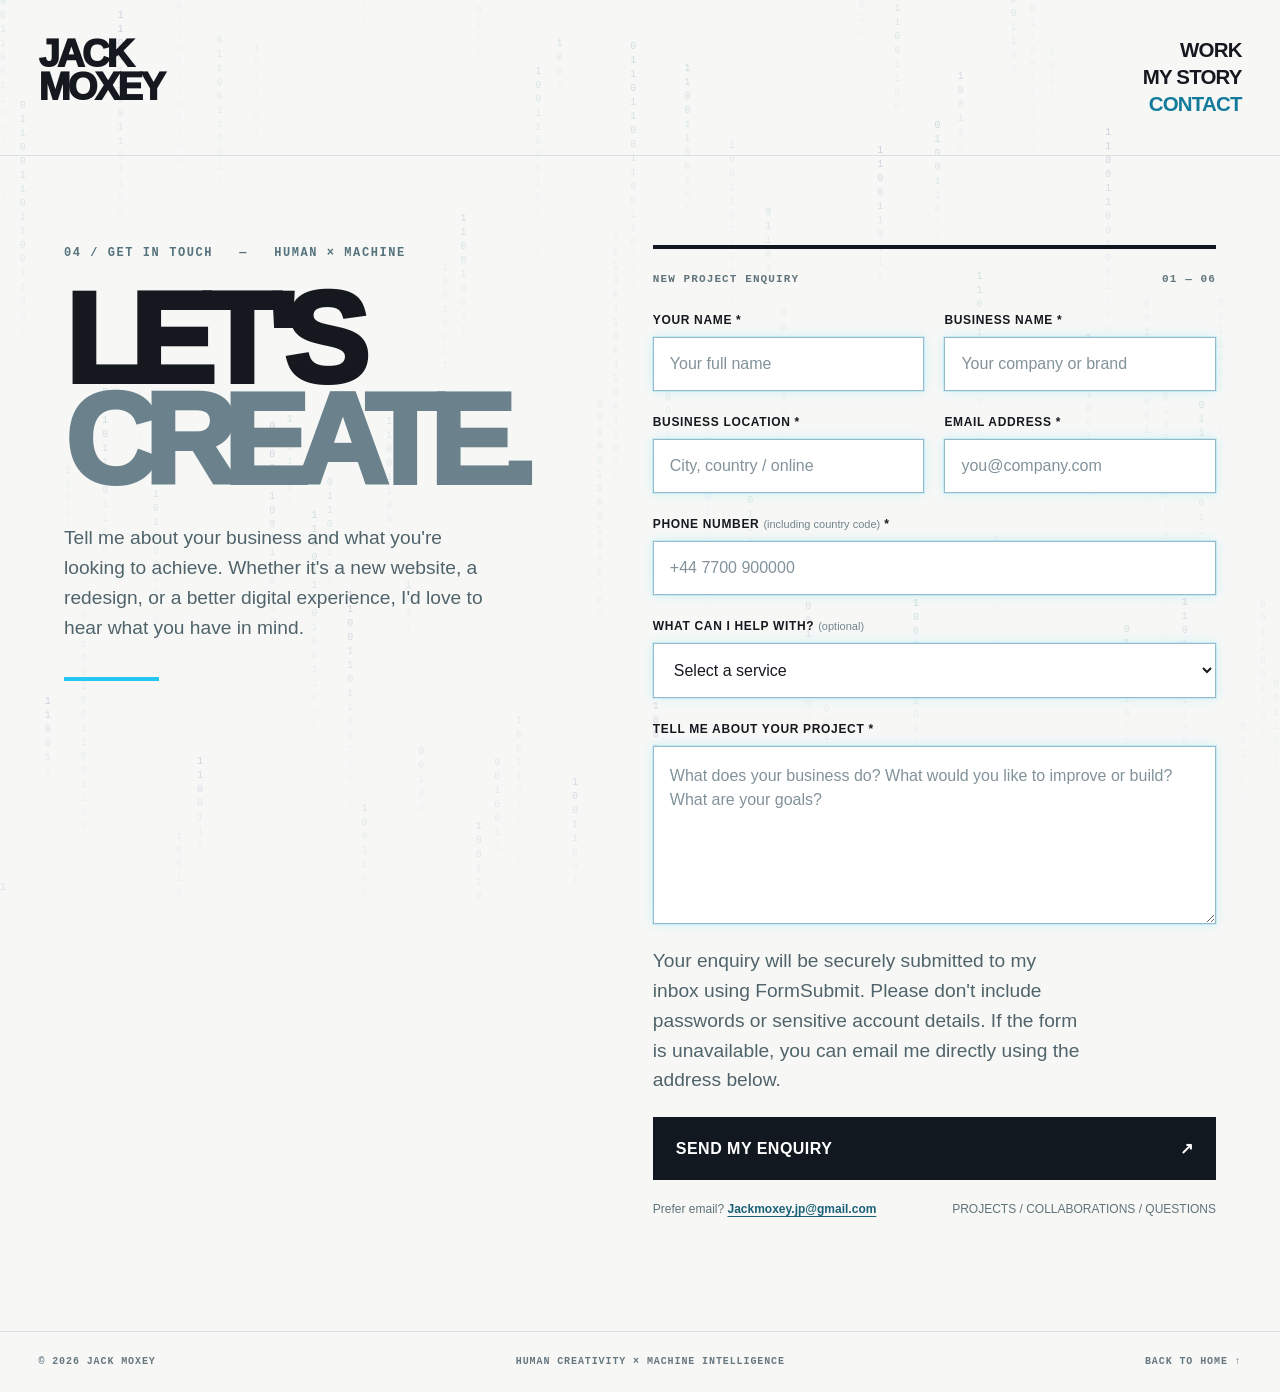
==== commit b0b038ad: "Update contact.html" ====
--- a/contact.html
+++ b/contact.html
@@ -22,7 +22,10 @@
 </style><link rel="canonical" href="https://jackmoxey.com/contact.html"><meta property="og:url" content="https://jackmoxey.com/contact.html"></head><body><canvas id="contactBinary" aria-hidden="true"></canvas>
 <header class="site-nav"><a class="brand" href="index.html#home" aria-label="Jack Moxey, homepage">JACK<br>MOXEY</a><nav class="links" aria-label="Main navigation"><a href="index.html#work">WORK</a><a href="index.html#story">MY STORY</a><a href="contact.html" aria-current="page">CONTACT</a></nav></header>
 <main><div class="intro"><section><div class="eyebrow">04 / GET IN TOUCH &nbsp; — &nbsp; HUMAN × MACHINE</div><h1>LET'S<br><span>CREATE.</span></h1><p>Tell me about your business and what you're looking to achieve. Whether it's a new website, a redesign, or a better digital experience, I'd love to hear what you have in mind.</p><div class="accent-line"></div></section>
-<section class="form-wrap" aria-labelledby="formTitle"><div class="form-top"><span id="formTitle">NEW PROJECT ENQUIRY</span><span>01 — 06</span></div><form id="projectForm" action="mailto:Jackmoxey.jp@gmail.com" method="post" enctype="text/plain"><div class="form-grid">
+<section class="form-wrap" aria-labelledby="formTitle"><div class="form-top"><span id="formTitle">NEW PROJECT ENQUIRY</span><span>01 — 06</span></div><form id="projectForm" action="https://formsubmit.co/Jackmoxey.jp@gmail.com" method="POST" accept-charset="UTF-8">
+<input type="hidden" name="_subject" value="New project enquiry — Jack Moxey Portfolio">
+<input type="hidden" name="_template" value="table">
+<input type="text" name="_honey" tabindex="-1" autocomplete="off" aria-hidden="true" style="position:absolute;left:-9999px;opacity:0;pointer-events:none"><div class="form-grid">
 <div class="field"><label for="clientName">Your name *</label><input id="clientName" name="name" autocomplete="name" placeholder="Your full name" required maxlength="120"></div>
 <div class="field"><label for="businessName">Business name *</label><input id="businessName" name="business" autocomplete="organization" placeholder="Your company or brand" required maxlength="150"></div>
 <div class="field"><label for="businessLocation">Business location *</label><input id="businessLocation" name="location" placeholder="City, country / online" required maxlength="160"></div>
@@ -30,9 +33,9 @@
 <div class="field full"><label for="clientPhone">Phone number <span class="optional">(including country code)</span> *</label><input id="clientPhone" name="phone" type="tel" autocomplete="tel" placeholder="+44 7700 900000" required maxlength="40"></div>
 <div class="field full"><label for="projectService">What can I help with? <span class="optional">(optional)</span></label><select id="projectService" name="service"><option value="Not specified">Select a service</option><option>New website design &amp; development</option><option>Website redesign</option><option>UX / UI design</option><option>SEO &amp; website improvements</option><option>Analytics &amp; conversion tracking</option><option>Something else / not sure yet</option></select></div>
 <div class="field full"><label for="projectMessage">Tell me about your project *</label><textarea id="projectMessage" name="message" placeholder="What does your business do? What would you like to improve or build? What are your goals?" required minlength="15" maxlength="5000"></textarea></div>
-</div><p class="note">This form prepares an email in your email application. Your message is only sent after you review and send that email. Please don't include passwords or sensitive account details.</p><button class="submit" type="submit"><span>PREPARE MY ENQUIRY</span><span aria-hidden="true">↗</span></button></form><div class="below"><span>Prefer email? <a href="mailto:Jackmoxey.jp@gmail.com?subject=Project%20enquiry">Jackmoxey.jp@gmail.com</a></span><span>PROJECTS / COLLABORATIONS / QUESTIONS</span></div></section></div></main>
+</div><p class="note">Your enquiry will be securely submitted to my inbox using FormSubmit. Please don't include passwords or sensitive account details. If the form is unavailable, you can email me directly using the address below.</p><button class="submit" type="submit"><span>SEND MY ENQUIRY</span><span aria-hidden="true">↗</span></button></form><div class="below"><span>Prefer email? <a href="mailto:Jackmoxey.jp@gmail.com?subject=Project%20enquiry">Jackmoxey.jp@gmail.com</a></span><span>PROJECTS / COLLABORATIONS / QUESTIONS</span></div></section></div></main>
 <footer class="footer"><span>© <span id="year"></span> JACK MOXEY</span><span>HUMAN CREATIVITY × MACHINE INTELLIGENCE</span><a href="index.html#home">BACK TO HOME ↑</a></footer>
-<script>document.getElementById('year').textContent=new Date().getFullYear();document.getElementById('projectForm').addEventListener('submit',function(e){e.preventDefault();if(!this.reportValidity())return;const get=id=>document.getElementById(id).value.trim();const subject='New project enquiry — '+get('businessName');const body=['Name: '+get('clientName'),'Business: '+get('businessName'),'Business location: '+get('businessLocation'),'Email: '+get('clientEmail'),'Phone: '+get('clientPhone'),'Service: '+get('projectService'),'','Project details:',''+get('projectMessage')].join('\n');window.location.href='mailto:Jackmoxey.jp@gmail.com?subject='+encodeURIComponent(subject)+'&body='+encodeURIComponent(body)});</script>
+<script>document.getElementById('year').textContent=new Date().getFullYear();</script>
 
 <script>
 /* V9: gentle, downward-falling binary streams matching the home page. */
@@ -72,4 +75,4 @@
  requestAnimationFrame(draw);
 })();
 </script>
-</body></html>+</body></html>
